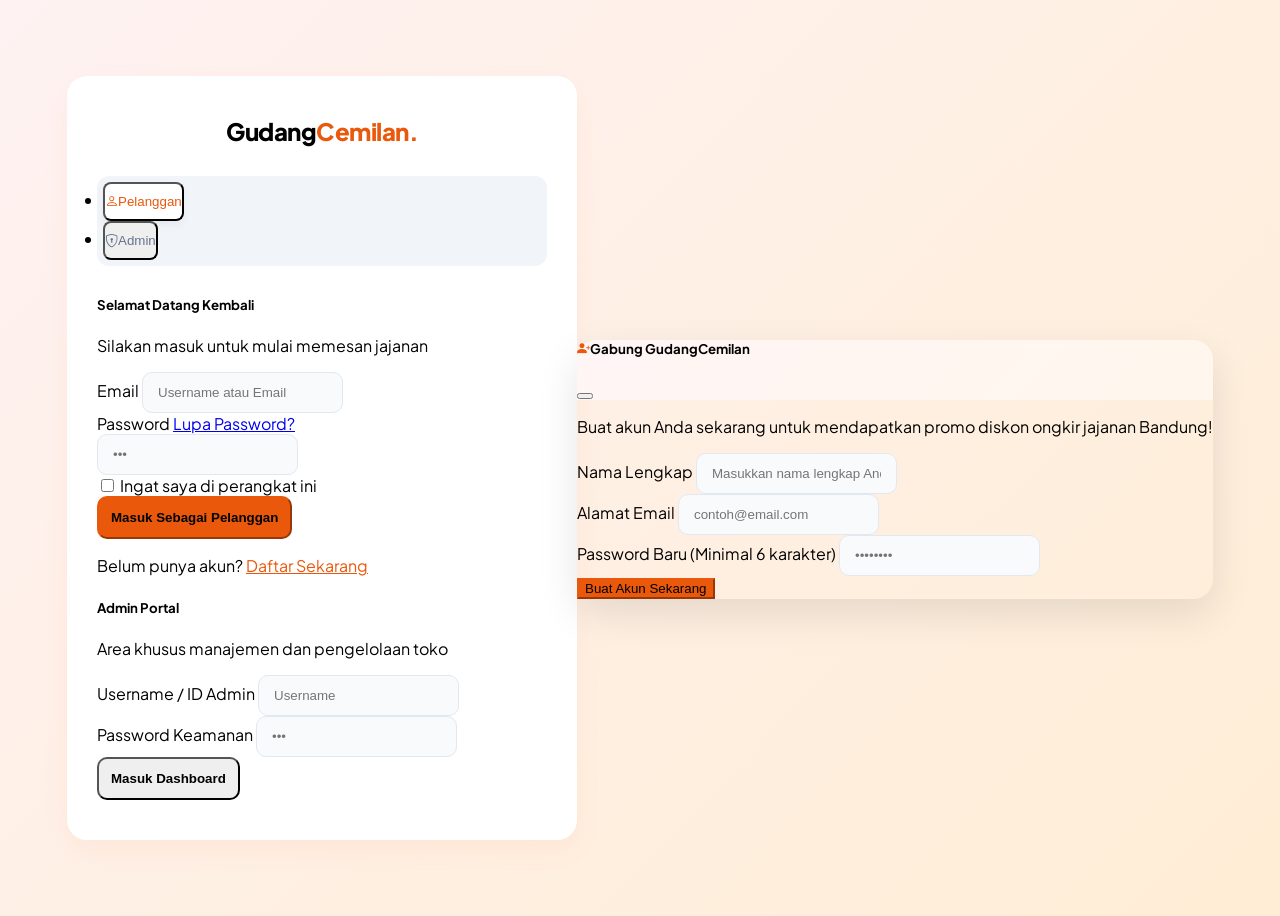
==== index.html @ 77a80927 "Add files via upload" ====
<!DOCTYPE html>
<html lang="id">

<head>
    <meta charset="UTF-8">
    <meta name="viewport" content="width=device-width, initial-scale=1.0">
    <title>Masuk | GudangCemilan</title>

    <link href="css/bootstrap.min.css" rel="stylesheet">
    <link rel="stylesheet" href="https://cdn.jsdelivr.net/npm/bootstrap-icons@1.11.0/font/bootstrap-icons.css">
    <link href="https://fonts.googleapis.com/css2?family=Plus+Jakarta+Sans:wght@300;400;500;600;700;800&display=swap" rel="stylesheet">

    <style>
        :root {
            --primary-dark: #0f172a;
            --accent-brand: #ea580c; 
            --bg-workspace: #f8fafc;
        }

        html {
            scroll-behavior: smooth;
            scroll-padding-top: 90px;
        }

        body {
            animation: fadeInAnimation ease 0.6s;
            animation-iteration-count: 1;
            animation-fill-mode: forwards;
        }

        @keyframes fadeInAnimation {
            0% {
                opacity: 0;
                transform: translateY(10px);
            }
            100% {
                opacity: 1;
                transform: translateY(0);
            }
        }

        body {
            font-family: 'Plus Jakarta Sans', sans-serif;
            background: linear-gradient(135deg, #fef2f2 0%, #ffedd5 100%);
            min-height: 100vh;
            display: flex;
            align-items: center;
            justify-content: center;
        }

        .login-container {
            background-color: #ffffff;
            border-radius: 20px;
            box-shadow: 0 10px 30px rgba(234, 88, 12, 0.05);
            overflow: hidden;
            max-width: 450px;
            width: 100%;
            padding: 40px 30px;
        }

        .brand-logo {
            font-size: 24px;
            font-weight: 800;
            letter-spacing: -0.5px;
            text-align: center;
            margin-bottom: 30px;
        }

        .nav-pills-custom {
            background-color: #f1f5f9;
            padding: 6px;
            border-radius: 12px;
            margin-bottom: 30px;
        }

        .nav-pills-custom .nav-link {
            color: #64748b;
            font-weight: 500;
            border-radius: 8px;
            padding: 10px 0;
            transition: all 0.3s ease;
        }

        .nav-pills-custom .nav-link.active {
            background-color: #ffffff;
            color: var(--accent-brand);
            box-shadow: 0 4px 10px rgba(0, 0, 0, 0.05);
        }

        .form-control {
            padding: 12px 15px;
            border-radius: 10px;
            border: 1px solid #e2e8f0;
            background-color: #f8fafc;
        }

        .form-control:focus {
            background-color: #fff;
            border-color: var(--accent-brand);
            box-shadow: 0 0 0 4px rgba(234, 88, 12, 0.15);
        }

        .btn-login {
            padding: 12px;
            border-radius: 10px;
            font-weight: 600;
            transition: all 0.3s;
        }

        .btn-primary {
            background-color: var(--accent-brand);
            border-color: var(--accent-brand);
        }
        .btn-primary:hover {
            background-color: #c2410c;
            border-color: #c2410c;
        }

        .form-check-input:checked {
            background-color: var(--accent-brand);
            border-color: var(--accent-brand);
        }

        .text-primary {
            color: var(--accent-brand) !important;
        }

        /* Desain Custom untuk Pop-up Modal Register */
        .modal-content {
            border-radius: 20px;
            border: none;
            box-shadow: 0 15px 40px rgba(0,0,0,0.1);
        }
        .modal-header {
            background: linear-gradient(135deg, #fff5f5 0%, #fff7ed 100%);
            border-top-left-radius: 20px;
            border-top-right-radius: 20px;
        }
    </style>
</head>

<body>

    <div class="login-container mx-3">
        <div class="brand-logo text-dark">
            Gudang<span class="text-primary">Cemilan.</span>
        </div>

        <ul class="nav nav-pills nav-justified nav-pills-custom" id="loginTab" role="tablist">
            <li class="nav-item" role="presentation">
                <button class="nav-link active" id="user-tab" data-bs-toggle="tab" data-bs-target="#user-login"
                    type="button" role="tab">
                    <i class="bi bi-person me-2"></i>Pelanggan
                </button>
            </li>
            <li class="nav-item" role="presentation">
                <button class="nav-link" id="admin-tab" data-bs-toggle="tab" data-bs-target="#admin-login" type="button"
                    role="tab">
                    <i class="bi bi-shield-lock me-2"></i>Admin
                </button>
            </li>
        </ul>

        <div class="tab-content" id="loginTabContent">

            <div class="tab-pane fade show active" id="user-login" role="tabpanel">
                <div class="text-center mb-4">
                    <h5 class="fw-bold mb-1">Selamat Datang Kembali</h5>
                    <p class="text-muted small">Silakan masuk untuk mulai memesan jajanan</p>
                </div>
                <form>
                    <div class="mb-3">
                        <label class="form-label small fw-medium text-secondary">Email</label>
                        <input type="email" class="form-control" placeholder="Username atau Email" required>
                    </div>
                    <div class="mb-3">
                        <div class="d-flex justify-content-between">
                            <label class="form-label small fw-medium text-secondary">Password</label>
                            <a href="#" class="text-decoration-none small text-muted btn-lupa-password">Lupa Password?</a>
                        </div>
                        <input type="password" class="form-control" placeholder="•••" required>
                    </div>
                    <div class="form-check mb-4">
                        <input class="form-check-input" type="checkbox" id="rememberUser">
                        <label class="form-check-label small text-secondary" for="rememberUser">
                            Ingat saya di perangkat ini
                        </label>
                    </div>
                    <button type="submit" class="btn btn-primary btn-login w-100 shadow-sm mb-3">Masuk Sebagai Pelanggan</button>
                </form>
                <div class="text-center mt-4">
                    <p class="small text-secondary mb-0">Belum punya akun? 
                        <a href="#" data-bs-toggle="modal" data-bs-target="#modalDaftar" class="text-decoration-none text-primary fw-medium id-btn-daftar">Daftar Sekarang</a>
                    </p>
                </div>
            </div>

            <div class="tab-pane fade" id="admin-login" role="tabpanel">
                <div class="text-center mb-4">
                    <h5 class="fw-bold mb-1">Admin Portal</h5>
                    <p class="text-muted small">Area khusus manajemen dan pengelolaan toko</p>
                </div>
                <form>
                    <div class="mb-3">
                        <label class="form-label small fw-medium text-secondary">Username / ID Admin</label>
                        <input type="text" class="form-control" placeholder="Username" required>
                    </div>
                    <div class="mb-3">
                        <label class="form-label small fw-medium text-secondary">Password Keamanan</label>
                        <input type="password" class="form-control" placeholder="•••" required>
                    </div>
                    <button type="submit" class="btn btn-dark btn-login w-100 shadow-sm">Masuk Dashboard</button>
                </form>
            </div>

        </div>
    </div>

    <div class="modal fade" id="modalDaftar" tabindex="-1" aria-labelledby="modalDaftarLabel" aria-hidden="true">
        <div class="modal-dialog modal-dialog-centered">
            <div class="modal-content">
                <div class="modal-header border-0 py-3">
                    <h5 class="modal-title fw-bold text-dark" id="modalDaftarLabel">
                        <i class="bi bi-person-plus-fill text-primary me-2"></i>Gabung GudangCemilan
                    </h5>
                    <button type="button" class="btn-close" data-bs-shadow="none" data-bs-dismiss="modal" aria-label="Close"></button>
                </div>
                <div class="modal-body px-4 pb-4">
                    <p class="text-muted small mb-4">Buat akun Anda sekarang untuk mendapatkan promo diskon ongkir jajanan Bandung!</p>
                    <form id="formPendaftaran">
                        <div class="mb-3">
                            <label class="form-label small fw-medium text-secondary">Nama Lengkap</label>
                            <input type="text" id="regNama" class="form-control" placeholder="Masukkan nama lengkap Anda" required>
                        </div>
                        <div class="mb-3">
                            <label class="form-label small fw-medium text-secondary">Alamat Email</label>
                            <input type="email" id="regEmail" class="form-control" placeholder="contoh@email.com" required>
                        </div>
                        <div class="mb-3">
                            <label class="form-label small fw-medium text-secondary">Password Baru (Minimal 6 karakter)</label>
                            <input type="password" id="regPassword" class="form-control" placeholder="••••••••" minlength="6" required>
                        </div>
                        <button type="submit" class="btn btn-primary w-100 py-2.5 rounded-3 fw-bold shadow-sm mt-2">Buat Akun Sekarang</button>
                    </form>
                </div>
            </div>
        </div>
    </div>

    <script src="js/bootstrap.bundle.js"></script>
    <script src="js/login.js"></script>
</body>

</html>
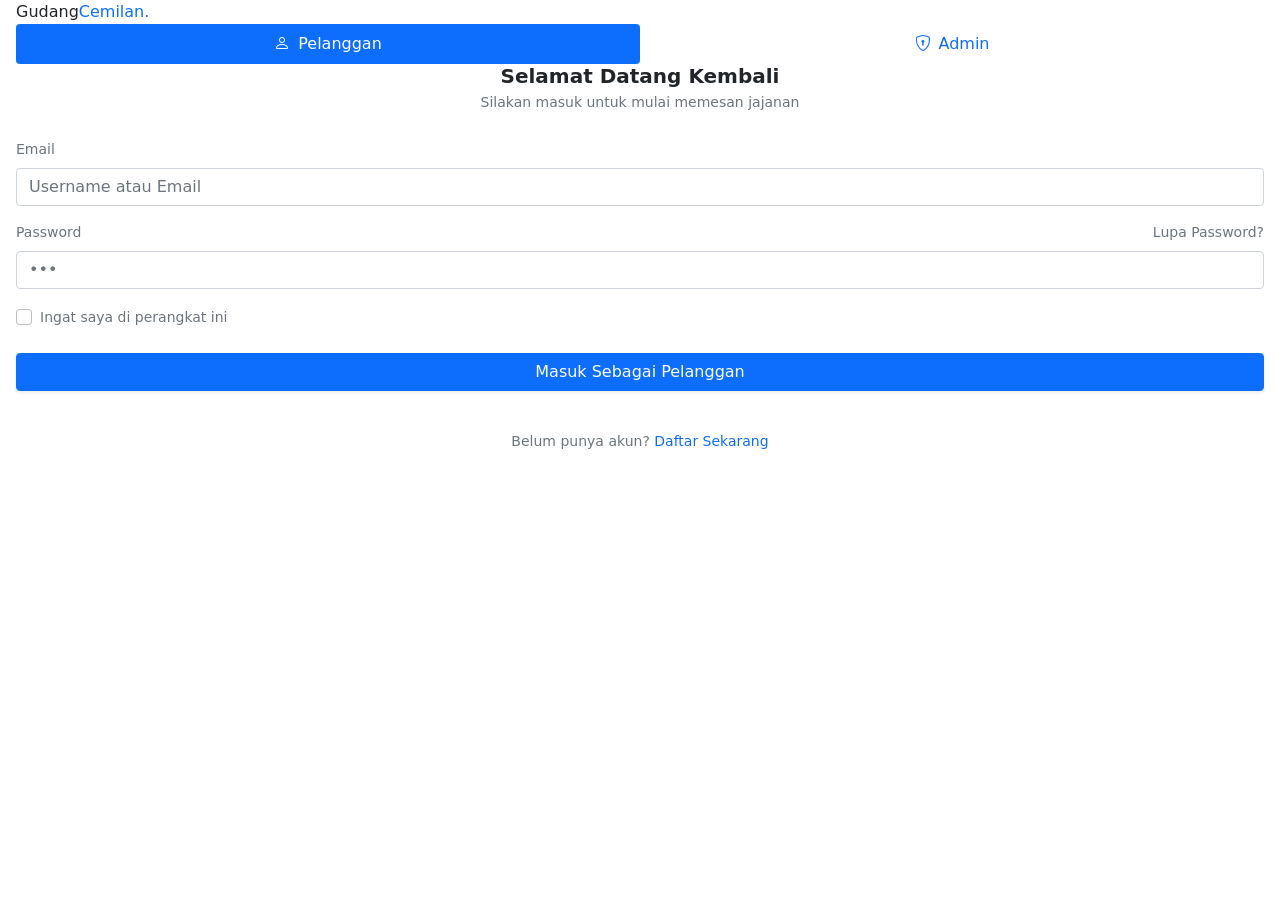
==== commit fda179a4: "Add files via upload" ====
--- a/index.html
+++ b/index.html
@@ -7,135 +7,12 @@
     <title>Masuk | GudangCemilan</title>
 
     <link href="css/bootstrap.min.css" rel="stylesheet">
+    <link href="css/index.css" rel="stylesheet">
     <link rel="stylesheet" href="https://cdn.jsdelivr.net/npm/bootstrap-icons@1.11.0/font/bootstrap-icons.css">
     <link href="https://fonts.googleapis.com/css2?family=Plus+Jakarta+Sans:wght@300;400;500;600;700;800&display=swap" rel="stylesheet">
 
     <style>
-        :root {
-            --primary-dark: #0f172a;
-            --accent-brand: #ea580c; 
-            --bg-workspace: #f8fafc;
-        }
-
-        html {
-            scroll-behavior: smooth;
-            scroll-padding-top: 90px;
-        }
-
-        body {
-            animation: fadeInAnimation ease 0.6s;
-            animation-iteration-count: 1;
-            animation-fill-mode: forwards;
-        }
-
-        @keyframes fadeInAnimation {
-            0% {
-                opacity: 0;
-                transform: translateY(10px);
-            }
-            100% {
-                opacity: 1;
-                transform: translateY(0);
-            }
-        }
-
-        body {
-            font-family: 'Plus Jakarta Sans', sans-serif;
-            background: linear-gradient(135deg, #fef2f2 0%, #ffedd5 100%);
-            min-height: 100vh;
-            display: flex;
-            align-items: center;
-            justify-content: center;
-        }
-
-        .login-container {
-            background-color: #ffffff;
-            border-radius: 20px;
-            box-shadow: 0 10px 30px rgba(234, 88, 12, 0.05);
-            overflow: hidden;
-            max-width: 450px;
-            width: 100%;
-            padding: 40px 30px;
-        }
-
-        .brand-logo {
-            font-size: 24px;
-            font-weight: 800;
-            letter-spacing: -0.5px;
-            text-align: center;
-            margin-bottom: 30px;
-        }
-
-        .nav-pills-custom {
-            background-color: #f1f5f9;
-            padding: 6px;
-            border-radius: 12px;
-            margin-bottom: 30px;
-        }
-
-        .nav-pills-custom .nav-link {
-            color: #64748b;
-            font-weight: 500;
-            border-radius: 8px;
-            padding: 10px 0;
-            transition: all 0.3s ease;
-        }
-
-        .nav-pills-custom .nav-link.active {
-            background-color: #ffffff;
-            color: var(--accent-brand);
-            box-shadow: 0 4px 10px rgba(0, 0, 0, 0.05);
-        }
-
-        .form-control {
-            padding: 12px 15px;
-            border-radius: 10px;
-            border: 1px solid #e2e8f0;
-            background-color: #f8fafc;
-        }
-
-        .form-control:focus {
-            background-color: #fff;
-            border-color: var(--accent-brand);
-            box-shadow: 0 0 0 4px rgba(234, 88, 12, 0.15);
-        }
-
-        .btn-login {
-            padding: 12px;
-            border-radius: 10px;
-            font-weight: 600;
-            transition: all 0.3s;
-        }
-
-        .btn-primary {
-            background-color: var(--accent-brand);
-            border-color: var(--accent-brand);
-        }
-        .btn-primary:hover {
-            background-color: #c2410c;
-            border-color: #c2410c;
-        }
-
-        .form-check-input:checked {
-            background-color: var(--accent-brand);
-            border-color: var(--accent-brand);
-        }
-
-        .text-primary {
-            color: var(--accent-brand) !important;
-        }
-
-        /* Desain Custom untuk Pop-up Modal Register */
-        .modal-content {
-            border-radius: 20px;
-            border: none;
-            box-shadow: 0 15px 40px rgba(0,0,0,0.1);
-        }
-        .modal-header {
-            background: linear-gradient(135deg, #fff5f5 0%, #fff7ed 100%);
-            border-top-left-radius: 20px;
-            border-top-right-radius: 20px;
-        }
+      
     </style>
 </head>
 
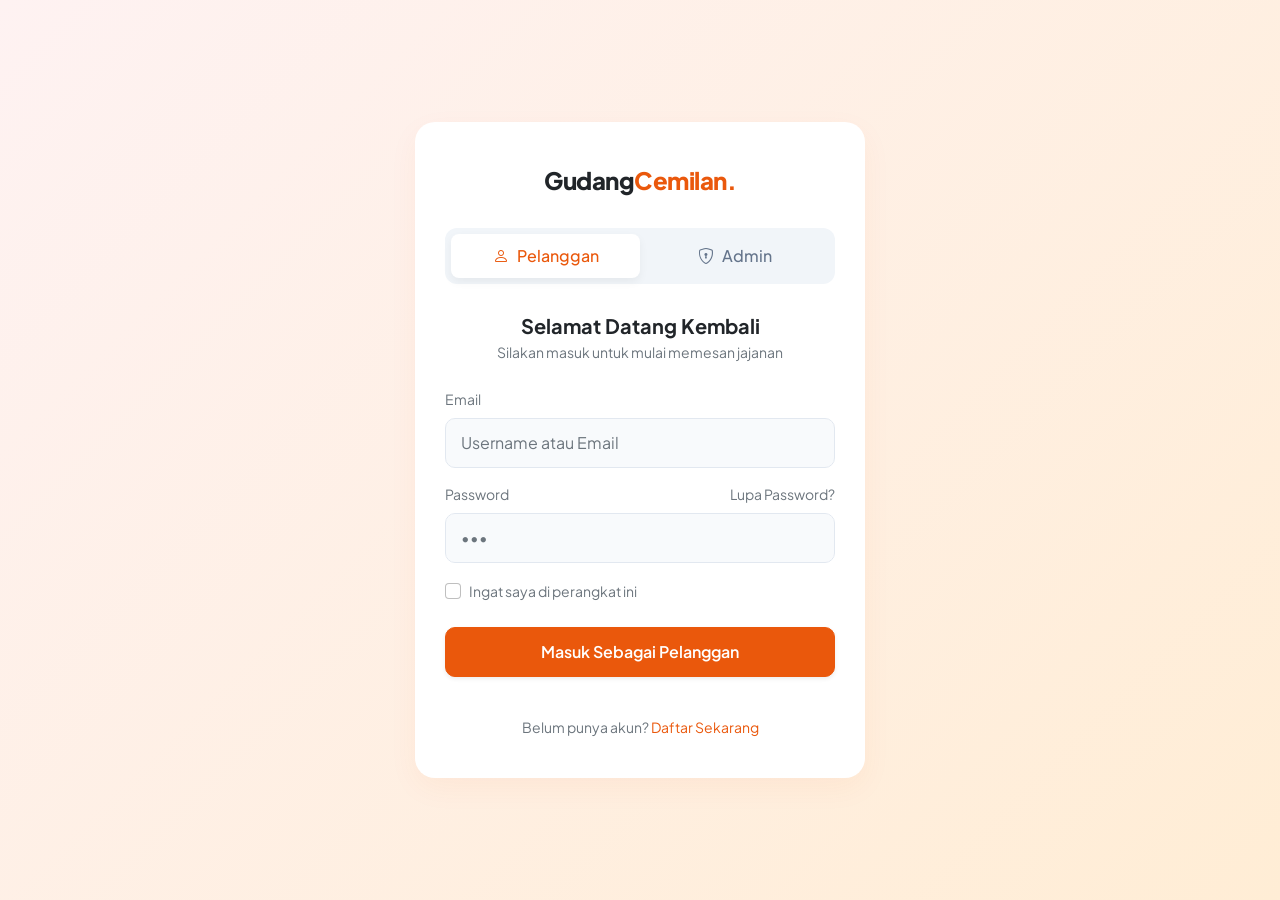
==== commit d4e97486: "Update index.html" ====
--- a/index.html
+++ b/index.html
@@ -10,10 +10,6 @@
     <link href="css/index.css" rel="stylesheet">
     <link rel="stylesheet" href="https://cdn.jsdelivr.net/npm/bootstrap-icons@1.11.0/font/bootstrap-icons.css">
     <link href="https://fonts.googleapis.com/css2?family=Plus+Jakarta+Sans:wght@300;400;500;600;700;800&display=swap" rel="stylesheet">
-
-    <style>
-      
-    </style>
 </head>
 
 <body>
@@ -128,4 +124,4 @@
     <script src="js/login.js"></script>
 </body>
 
-</html>+</html>
--- a/css/index.css
+++ b/css/index.css
@@ -0,0 +1,125 @@
+        :root {
+            --primary-dark: #0f172a;
+            --accent-brand: #ea580c; 
+            --bg-workspace: #f8fafc;
+        }
+
+        html {
+            scroll-behavior: smooth;
+            scroll-padding-top: 90px;
+        }
+
+        body {
+            animation: fadeInAnimation ease 0.6s;
+            animation-iteration-count: 1;
+            animation-fill-mode: forwards;
+        }
+
+        @keyframes fadeInAnimation {
+            0% {
+                opacity: 0;
+                transform: translateY(10px);
+            }
+            100% {
+                opacity: 1;
+                transform: translateY(0);
+            }
+        }
+
+        body {
+            font-family: 'Plus Jakarta Sans', sans-serif;
+            background: linear-gradient(135deg, #fef2f2 0%, #ffedd5 100%);
+            min-height: 100vh;
+            display: flex;
+            align-items: center;
+            justify-content: center;
+        }
+
+        .login-container {
+            background-color: #ffffff;
+            border-radius: 20px;
+            box-shadow: 0 10px 30px rgba(234, 88, 12, 0.05);
+            overflow: hidden;
+            max-width: 450px;
+            width: 100%;
+            padding: 40px 30px;
+        }
+
+        .brand-logo {
+            font-size: 24px;
+            font-weight: 800;
+            letter-spacing: -0.5px;
+            text-align: center;
+            margin-bottom: 30px;
+        }
+
+        .nav-pills-custom {
+            background-color: #f1f5f9;
+            padding: 6px;
+            border-radius: 12px;
+            margin-bottom: 30px;
+        }
+
+        .nav-pills-custom .nav-link {
+            color: #64748b;
+            font-weight: 500;
+            border-radius: 8px;
+            padding: 10px 0;
+            transition: all 0.3s ease;
+        }
+
+        .nav-pills-custom .nav-link.active {
+            background-color: #ffffff;
+            color: var(--accent-brand);
+            box-shadow: 0 4px 10px rgba(0, 0, 0, 0.05);
+        }
+
+        .form-control {
+            padding: 12px 15px;
+            border-radius: 10px;
+            border: 1px solid #e2e8f0;
+            background-color: #f8fafc;
+        }
+
+        .form-control:focus {
+            background-color: #fff;
+            border-color: var(--accent-brand);
+            box-shadow: 0 0 0 4px rgba(234, 88, 12, 0.15);
+        }
+
+        .btn-login {
+            padding: 12px;
+            border-radius: 10px;
+            font-weight: 600;
+            transition: all 0.3s;
+        }
+
+        .btn-primary {
+            background-color: var(--accent-brand);
+            border-color: var(--accent-brand);
+        }
+        .btn-primary:hover {
+            background-color: #c2410c;
+            border-color: #c2410c;
+        }
+
+        .form-check-input:checked {
+            background-color: var(--accent-brand);
+            border-color: var(--accent-brand);
+        }
+
+        .text-primary {
+            color: var(--accent-brand) !important;
+        }
+
+        /* Desain Custom untuk Pop-up Modal Register */
+        .modal-content {
+            border-radius: 20px;
+            border: none;
+            box-shadow: 0 15px 40px rgba(0,0,0,0.1);
+        }
+        .modal-header {
+            background: linear-gradient(135deg, #fff5f5 0%, #fff7ed 100%);
+            border-top-left-radius: 20px;
+            border-top-right-radius: 20px;
+        }
